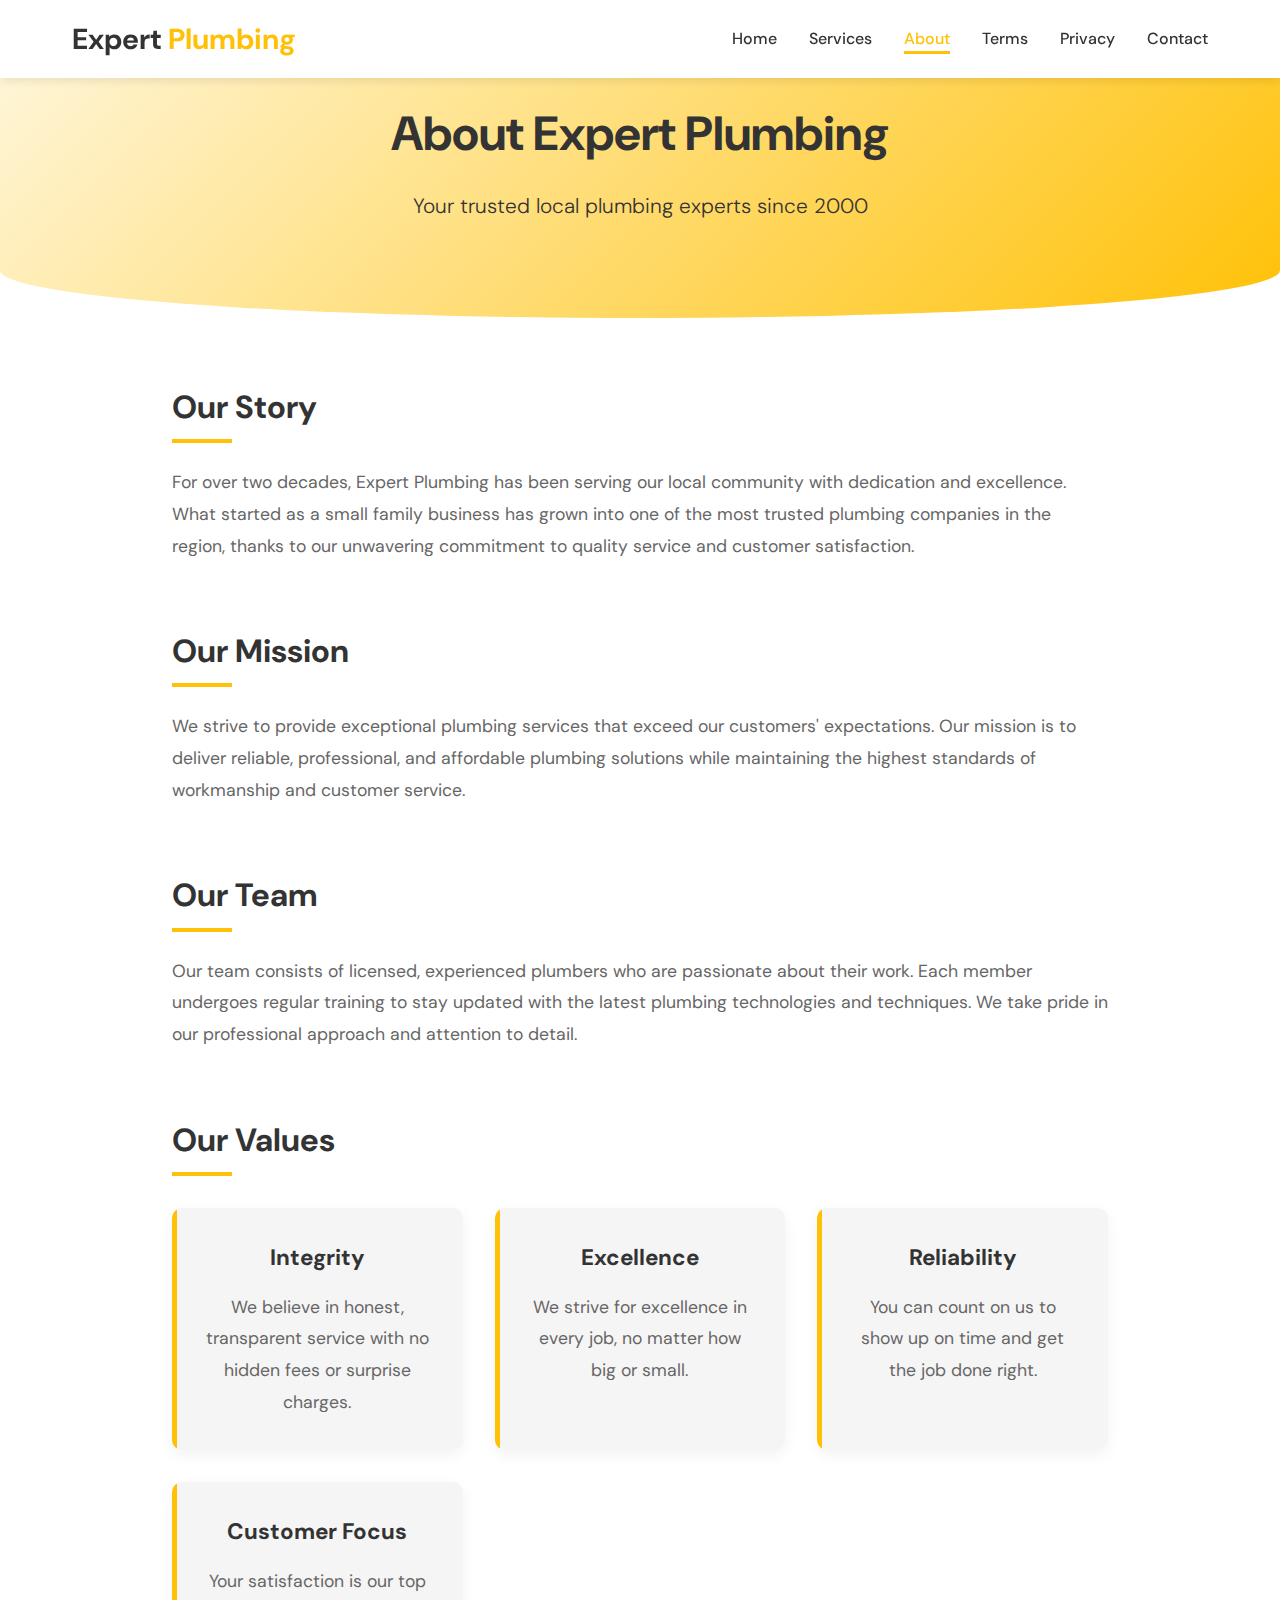
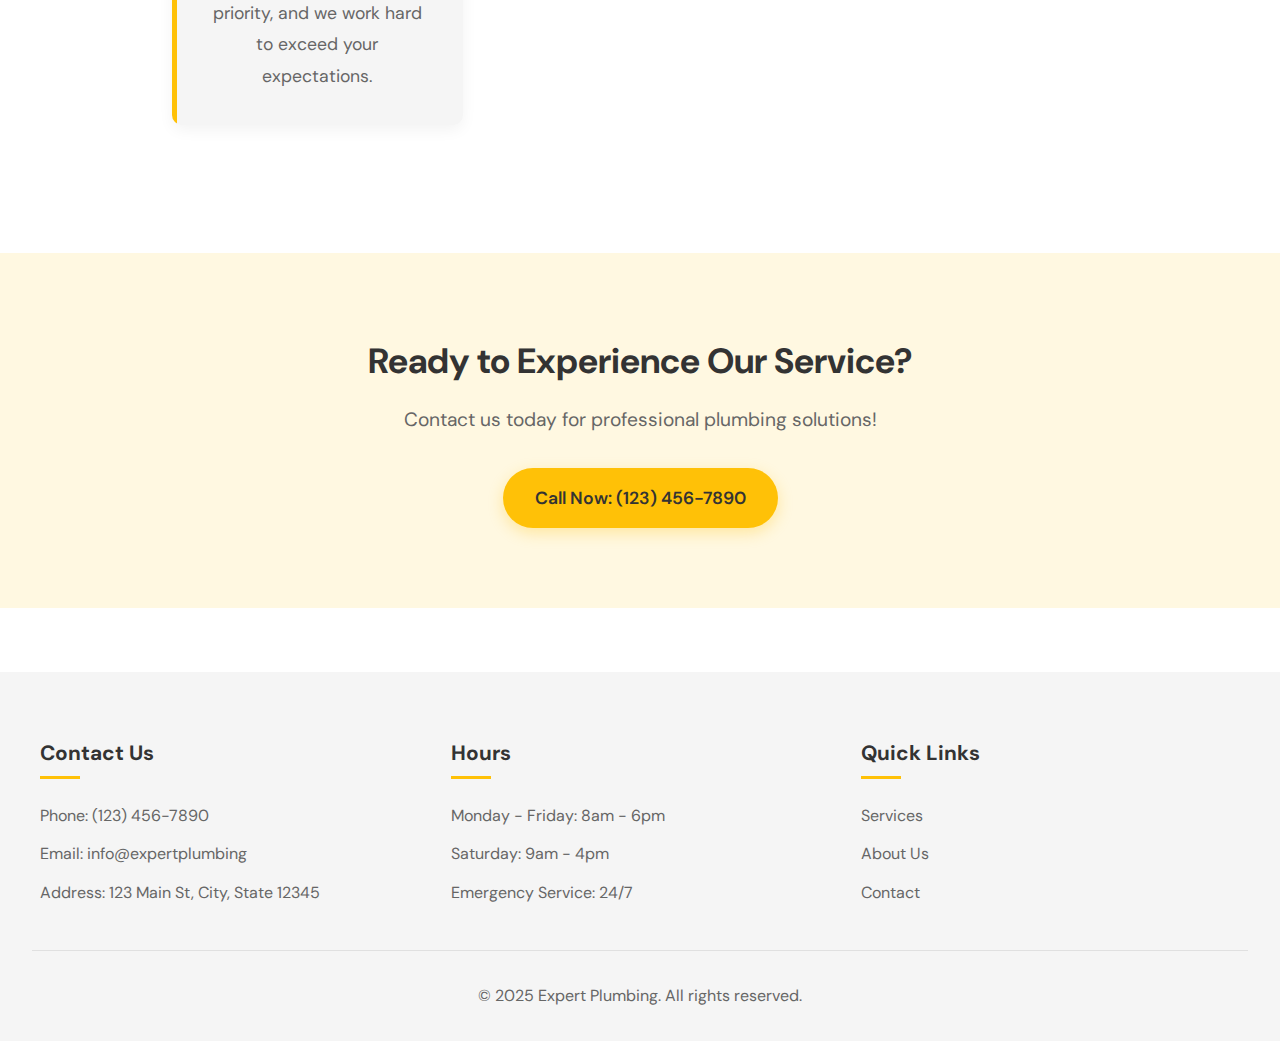
==== about.html @ ed4f21a9 "first commit" ====
<!DOCTYPE html>
<html lang="en">
<head>
    <meta charset="UTF-8">
    <meta name="viewport" content="width=device-width, initial-scale=1.0">
    <link href="https://fonts.googleapis.com/css2?family=DM+Sans:wght@300;400;500;700&display=swap" rel="stylesheet">
    <title>Expert Plumbing | About Us</title>
    <style>
        :root {
            --primary-yellow: #FFC107;
            --yellow-light: #FFF8E1;
            --yellow-dark: #FFA000;
            --text-dark: #333333;
            --text-light: #666666;
            --white: #FFFFFF;
            --gray-light: #F5F5F5;
            --gray-medium: #E0E0E0;
        }

        * {
            margin: 0;
            padding: 0;
            box-sizing: border-box;
            font-family: 'DM Sans', sans-serif;
        }

        body {
            background-color: var(--white);
            color: var(--text-dark);
            line-height: 1.6;
        }

        .container {
            max-width: 1200px;
            margin: 0 auto;
            padding: 0 2rem;
        }

        /* Header Styles */
        .main-header {
            background-color: var(--white);
            box-shadow: 0 2px 10px rgba(0, 0, 0, 0.1);
            position: fixed;
            width: 100%;
            z-index: 1000;
        }

        .nav-container {
            display: flex;
            justify-content: space-between;
            align-items: center;
            padding: 1rem 2rem;
            max-width: 1200px;
            margin: 0 auto;
        }

        .logo h1 {
            color: var(--text-dark);
            font-size: 1.8rem;
            font-weight: 700;
        }

        .logo span {
            color: var(--primary-yellow);
        }

        .nav-links {
            display: flex;
            list-style: none;
        }

        .nav-links li {
            margin-left: 2rem;
        }

        .nav-links a {
            text-decoration: none;
            color: var(--text-dark);
            font-weight: 500;
            transition: all 0.3s ease;
            position: relative;
            padding-bottom: 5px;
        }

        .nav-links a:hover, .nav-links a.active {
            color: var(--primary-yellow);
        }

        .nav-links a.active::after, .nav-links a:hover::after {
            content: '';
            position: absolute;
            width: 100%;
            height: 3px;
            background-color: var(--primary-yellow);
            bottom: 0;
            left: 0;
        }

        .mobile-menu-btn {
            display: none;
            background: transparent;
            border: none;
            cursor: pointer;
        }

        .mobile-menu-btn span {
            display: block;
            width: 25px;
            height: 3px;
            background-color: var(--text-dark);
            margin: 5px 0;
            transition: all 0.3s ease;
        }

        /* About Hero Section */
        .about-hero {
            background: linear-gradient(135deg, var(--yellow-light) 0%, var(--primary-yellow) 100%);
            padding: 6rem 2rem;
            text-align: center;
            margin-bottom: 4rem;
            border-radius: 0 0 50% 50% / 15%;
        }

        .about-hero-content {
            max-width: 800px;
            margin: 0 auto;
        }

        .about-hero-content h1 {
            font-size: 3rem;
            margin-bottom: 1rem;
            color: var(--text-dark);
        }

        .about-hero-content p {
            font-size: 1.3rem;
            color: var(--text-dark);
            font-weight: 300;
        }

        /* About Content Sections */
        .about-content {
            max-width: 1000px;
            margin: 0 auto;
            padding: 0 2rem 4rem;
        }

        .about-section {
            margin-bottom: 4rem;
        }

        .about-section h2 {
            color: var(--text-dark);
            margin-bottom: 1.5rem;
            font-size: 2rem;
            position: relative;
            padding-bottom: 10px;
        }

        .about-section h2::after {
            content: '';
            position: absolute;
            width: 60px;
            height: 4px;
            background-color: var(--primary-yellow);
            bottom: 0;
            left: 0;
        }

        .about-section p {
            color: var(--text-light);
            font-size: 1.1rem;
            line-height: 1.8;
        }

        /* Values Grid */
        .values-grid {
            display: grid;
            grid-template-columns: repeat(auto-fit, minmax(220px, 1fr));
            gap: 2rem;
            margin-top: 2rem;
        }

        .value-item {
            background-color: var(--gray-light);
            padding: 2rem;
            border-radius: 10px;
            text-align: center;
            transition: all 0.3s ease;
            position: relative;
            overflow: hidden;
            box-shadow: 0 5px 15px rgba(0, 0, 0, 0.05);
        }

        .value-item::before {
            content: '';
            position: absolute;
            top: 0;
            left: 0;
            width: 5px;
            height: 100%;
            background-color: var(--primary-yellow);
            transition: all 0.3s ease;
        }

        .value-item:hover {
            transform: translateY(-10px);
            box-shadow: 0 15px 30px rgba(0, 0, 0, 0.1);
        }

        .value-item:hover::before {
            width: 100%;
            opacity: 0.1;
        }

        .value-item h3 {
            color: var(--text-dark);
            margin-bottom: 1rem;
            font-size: 1.4rem;
        }

        .value-item p {
            color: var(--text-light);
        }

        /* CTA Section */
        .cta-section {
            background-color: var(--yellow-light);
            padding: 5rem 2rem;
            text-align: center;
            margin-bottom: 4rem;
        }

        .cta-section h2 {
            font-size: 2.2rem;
            margin-bottom: 1rem;
            color: var(--text-dark);
        }

        .cta-section p {
            font-size: 1.2rem;
            color: var(--text-light);
            margin-bottom: 2rem;
        }

        .cta-button {
            display: inline-block;
            background-color: var(--primary-yellow);
            color: var(--text-dark);
            padding: 1rem 2rem;
            border-radius: 50px;
            text-decoration: none;
            font-weight: 600;
            font-size: 1.1rem;
            transition: all 0.3s ease;
            box-shadow: 0 5px 15px rgba(255, 193, 7, 0.3);
        }

        .cta-button:hover {
            background-color: var(--yellow-dark);
            transform: translateY(-3px);
            box-shadow: 0 8px 20px rgba(255, 193, 7, 0.4);
        }

        /* Footer Styles */
        footer {
            background-color: var(--gray-light);
            padding: 4rem 2rem 2rem;
        }

        .footer-content {
            display: grid;
            grid-template-columns: repeat(auto-fit, minmax(250px, 1fr));
            gap: 2rem;
            max-width: 1200px;
            margin: 0 auto;
        }

        .footer-section h3 {
            color: var(--text-dark);
            margin-bottom: 1.5rem;
            font-size: 1.3rem;
            position: relative;
            padding-bottom: 10px;
        }

        .footer-section h3::after {
            content: '';
            position: absolute;
            width: 40px;
            height: 3px;
            background-color: var(--primary-yellow);
            bottom: 0;
            left: 0;
        }

        .footer-section p {
            color: var(--text-light);
            margin-bottom: 0.8rem;
        }

        .footer-section ul {
            list-style: none;
        }

        .footer-section ul li {
            margin-bottom: 0.8rem;
        }

        .footer-section ul li a {
            color: var(--text-light);
            text-decoration: none;
            transition: all 0.3s ease;
        }

        .footer-section ul li a:hover {
            color: var(--primary-yellow);
            padding-left: 5px;
        }

        .footer-bottom {
            text-align: center;
            padding-top: 2rem;
            margin-top: 2rem;
            border-top: 1px solid var(--gray-medium);
        }

        .footer-bottom p {
            color: var(--text-light);
        }

        /* Responsive Styles */
        @media (max-width: 768px) {
            .nav-links {
                position: fixed;
                top: 70px;
                left: -100%;
                width: 100%;
                height: calc(100vh - 70px);
                background-color: var(--white);
                flex-direction: column;
                align-items: center;
                padding-top: 2rem;
                transition: all 0.3s ease;
            }

            .nav-links.active {
                left: 0;
            }

            .nav-links li {
                margin: 1.5rem 0;
            }

            .mobile-menu-btn {
                display: block;
            }

            .about-hero-content h1 {
                font-size: 2.2rem;
            }

            .about-hero-content p {
                font-size: 1.1rem;
            }

            .cta-section h2 {
                font-size: 1.8rem;
            }
        }
    </style>
</head>
<body>
    <header class="main-header">
        <nav class="nav-container">
            <div class="logo">
                <a href="index.html" style="text-decoration: none;"> <!-- Add this line -->
                    <h1>Expert <span>Plumbing</span></h1>
                </a>
            </div>
            <button class="mobile-menu-btn" aria-label="Toggle Menu">
                <span></span>
                <span></span>
                <span></span>
            </button>
            <ul class="nav-links">
                <li><a href="index.html">Home</a></li>
                <li><a href="services.html">Services</a></li>
                <li><a href="about.html" class="active">About</a></li>
                <li><a href="terms.html">Terms</a></li>
                <li><a href="privacy.html">Privacy</a></li>
                <li><a href="contact.html">Contact</a></li>
            </ul>
        </nav>
    </header>

    <main>
        <section class="about-hero">
            <div class="about-hero-content">
                <h1>About Expert Plumbing</h1>
                <p>Your trusted local plumbing experts since 2000</p>
            </div>
        </section>

        <section class="about-content">
            <div class="about-section">
                <h2>Our Story</h2>
                <p>For over two decades, Expert Plumbing has been serving our local community with dedication and excellence. What started as a small family business has grown into one of the most trusted plumbing companies in the region, thanks to our unwavering commitment to quality service and customer satisfaction.</p>
            </div>

            <div class="about-section">
                <h2>Our Mission</h2>
                <p>We strive to provide exceptional plumbing services that exceed our customers' expectations. Our mission is to deliver reliable, professional, and affordable plumbing solutions while maintaining the highest standards of workmanship and customer service.</p>
            </div>

            <div class="about-section">
                <h2>Our Team</h2>
                <p>Our team consists of licensed, experienced plumbers who are passionate about their work. Each member undergoes regular training to stay updated with the latest plumbing technologies and techniques. We take pride in our professional approach and attention to detail.</p>
            </div>

            <div class="about-section">
                <h2>Our Values</h2>
                <div class="values-grid">
                    <div class="value-item">
                        <h3>Integrity</h3>
                        <p>We believe in honest, transparent service with no hidden fees or surprise charges.</p>
                    </div>
                    <div class="value-item">
                        <h3>Excellence</h3>
                        <p>We strive for excellence in every job, no matter how big or small.</p>
                    </div>
                    <div class="value-item">
                        <h3>Reliability</h3>
                        <p>You can count on us to show up on time and get the job done right.</p>
                    </div>
                    <div class="value-item">
                        <h3>Customer Focus</h3>
                        <p>Your satisfaction is our top priority, and we work hard to exceed your expectations.</p>
                    </div>
                </div>
            </div>
        </section>

        <section class="cta-section">
            <div class="container">
                <h2>Ready to Experience Our Service?</h2>
                <p>Contact us today for professional plumbing solutions!</p>
                <a href="tel:1234567890" class="cta-button">Call Now: (123) 456-7890</a>
            </div>
        </section>
    </main>

    <footer>
        <div class="footer-content">
            <div class="footer-section">
                <h3>Contact Us</h3>
                <p>Phone: (123) 456-7890</p>
                <p>Email: info@expertplumbing</p>
                <p>Address: 123 Main St, City, State 12345</p>
            </div>
            <div class="footer-section">
                <h3>Hours</h3>
                <p>Monday - Friday: 8am - 6pm</p>
                <p>Saturday: 9am - 4pm</p>
                <p>Emergency Service: 24/7</p>
            </div>
            <div class="footer-section">
                <h3>Quick Links</h3>
                <ul>
                    <li><a href="services.html">Services</a></li>
                    <li><a href="about.html">About Us</a></li>
                    <li><a href="contact.html">Contact</a></li>
                </ul>
            </div>
        </div>
        <div class="footer-bottom">
            <p>&copy; 2025 Expert Plumbing. All rights reserved.</p>
        </div>
    </footer>

    <script>
        // Simple JavaScript for mobile menu toggle
        document.querySelector('.mobile-menu-btn').addEventListener('click', function() {
            document.querySelector('.nav-links').classList.toggle('active');
        });
    </script>
</body>
</html>
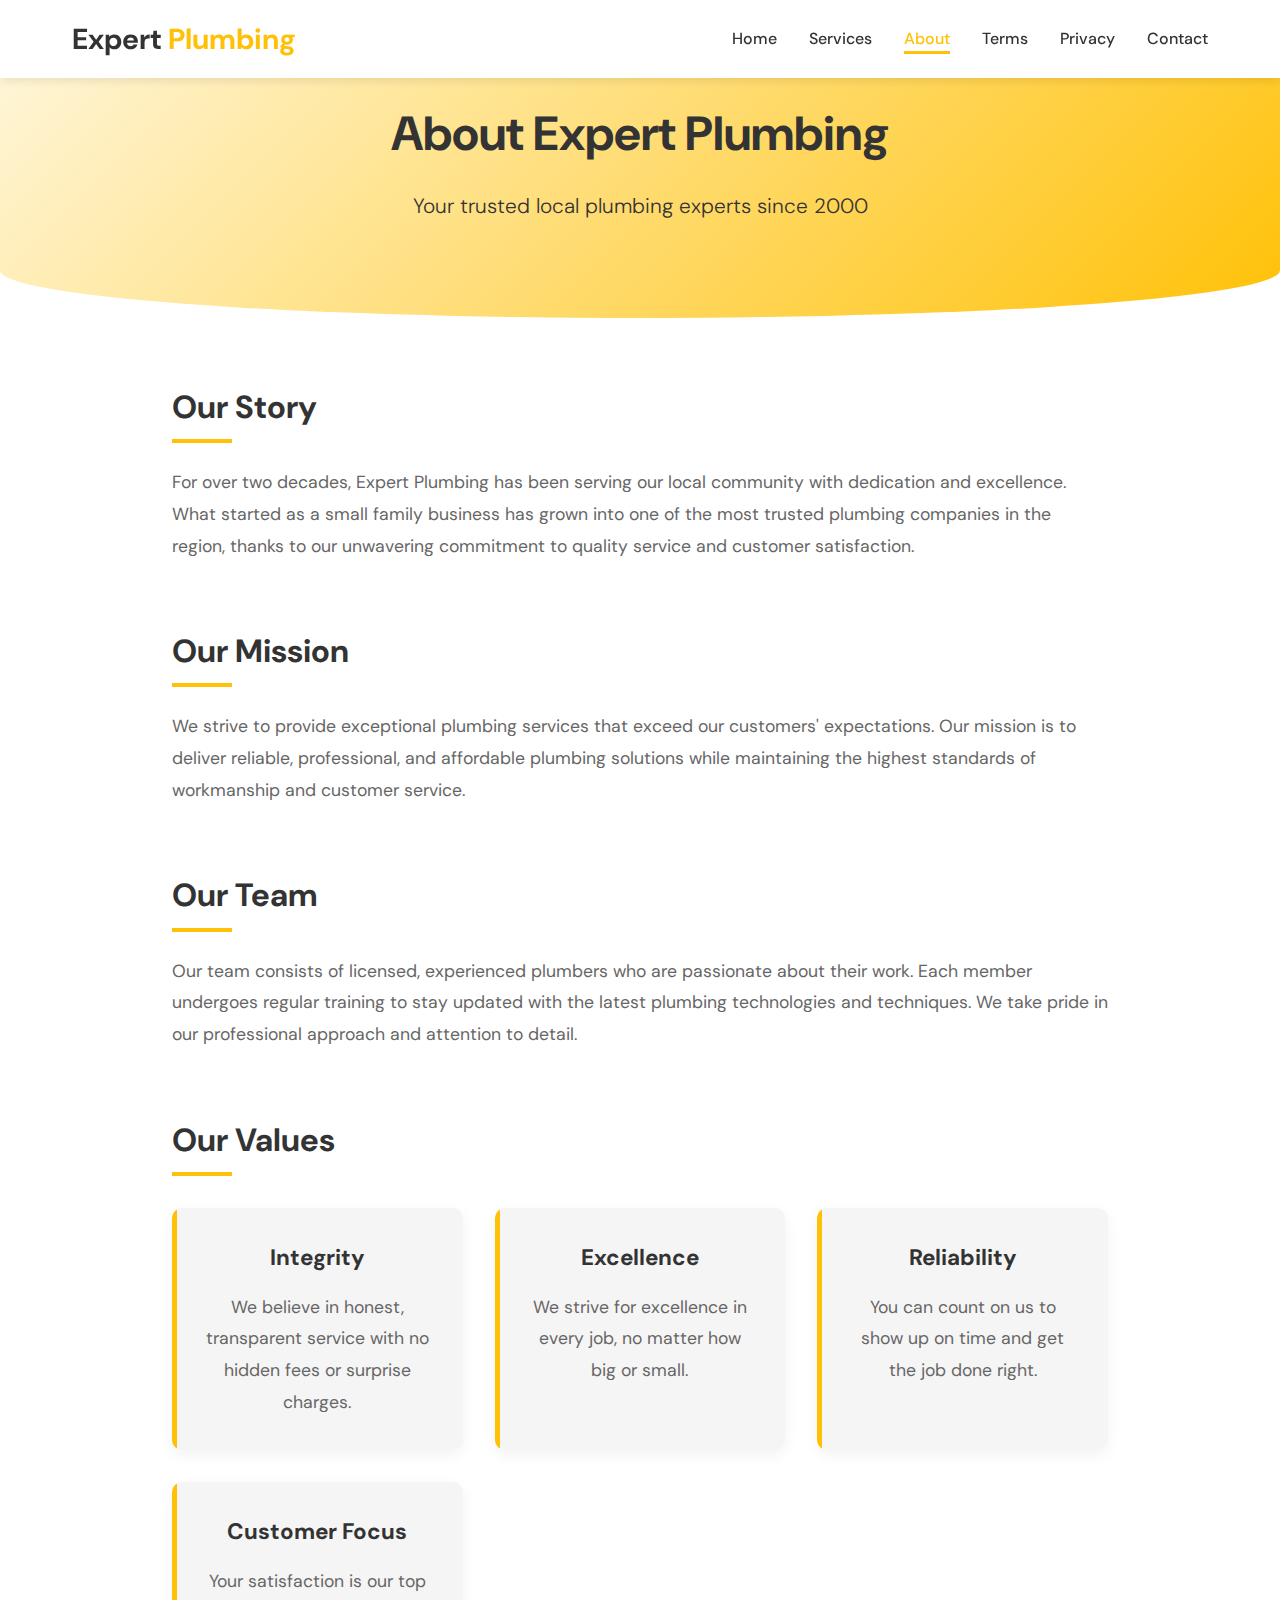
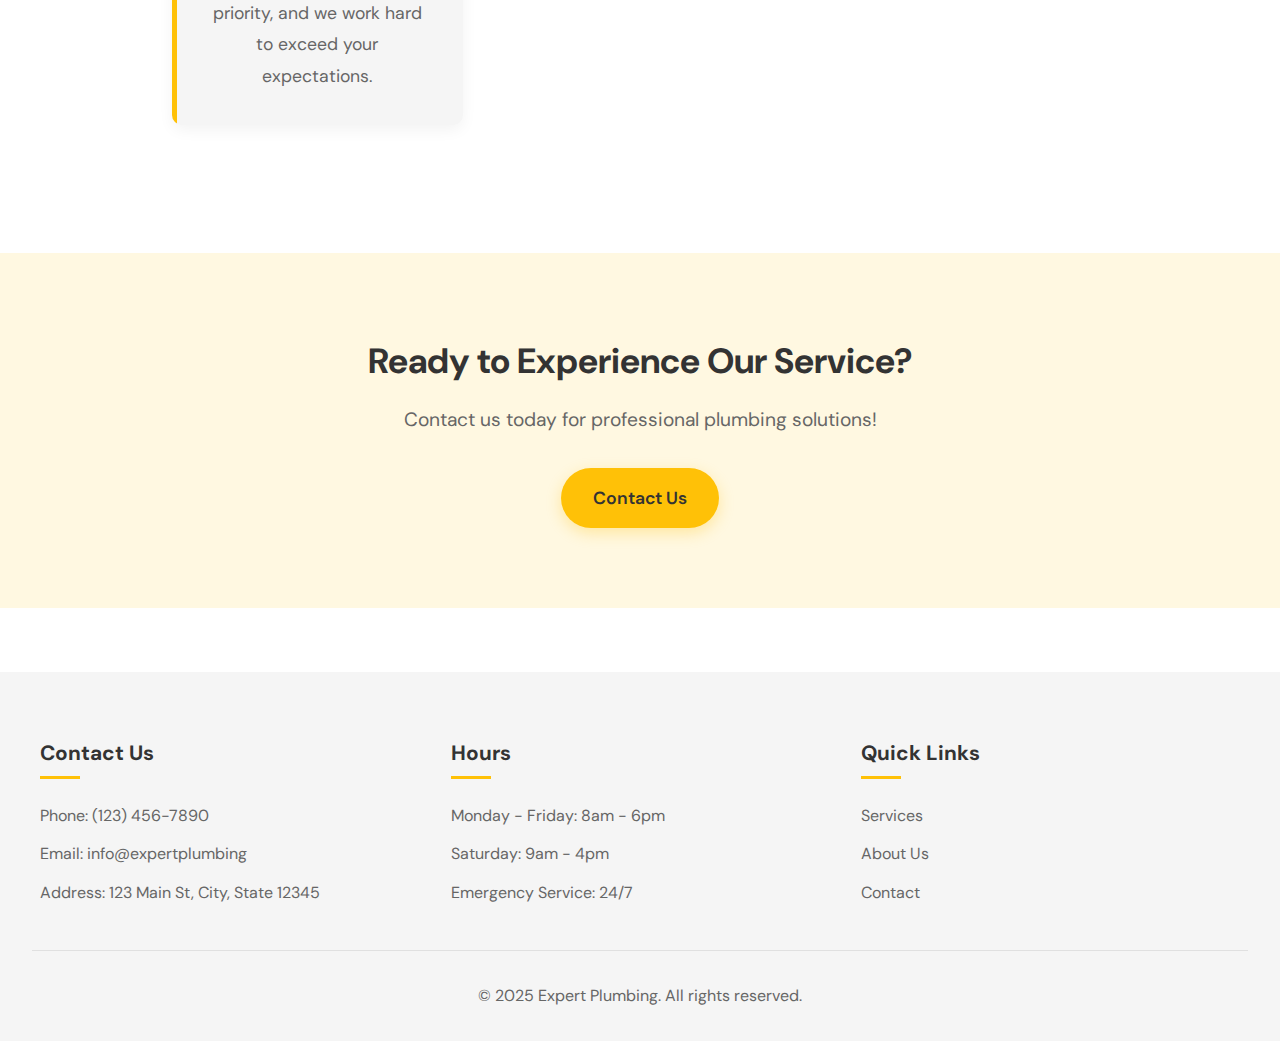
==== commit 3fc5611b: "second commit" ====
--- a/about.html
+++ b/about.html
@@ -445,7 +445,7 @@
             <div class="container">
                 <h2>Ready to Experience Our Service?</h2>
                 <p>Contact us today for professional plumbing solutions!</p>
-                <a href="tel:1234567890" class="cta-button">Call Now: (123) 456-7890</a>
+                <a href="contact.html" class="cta-button">Contact Us</a>
             </div>
         </section>
     </main>
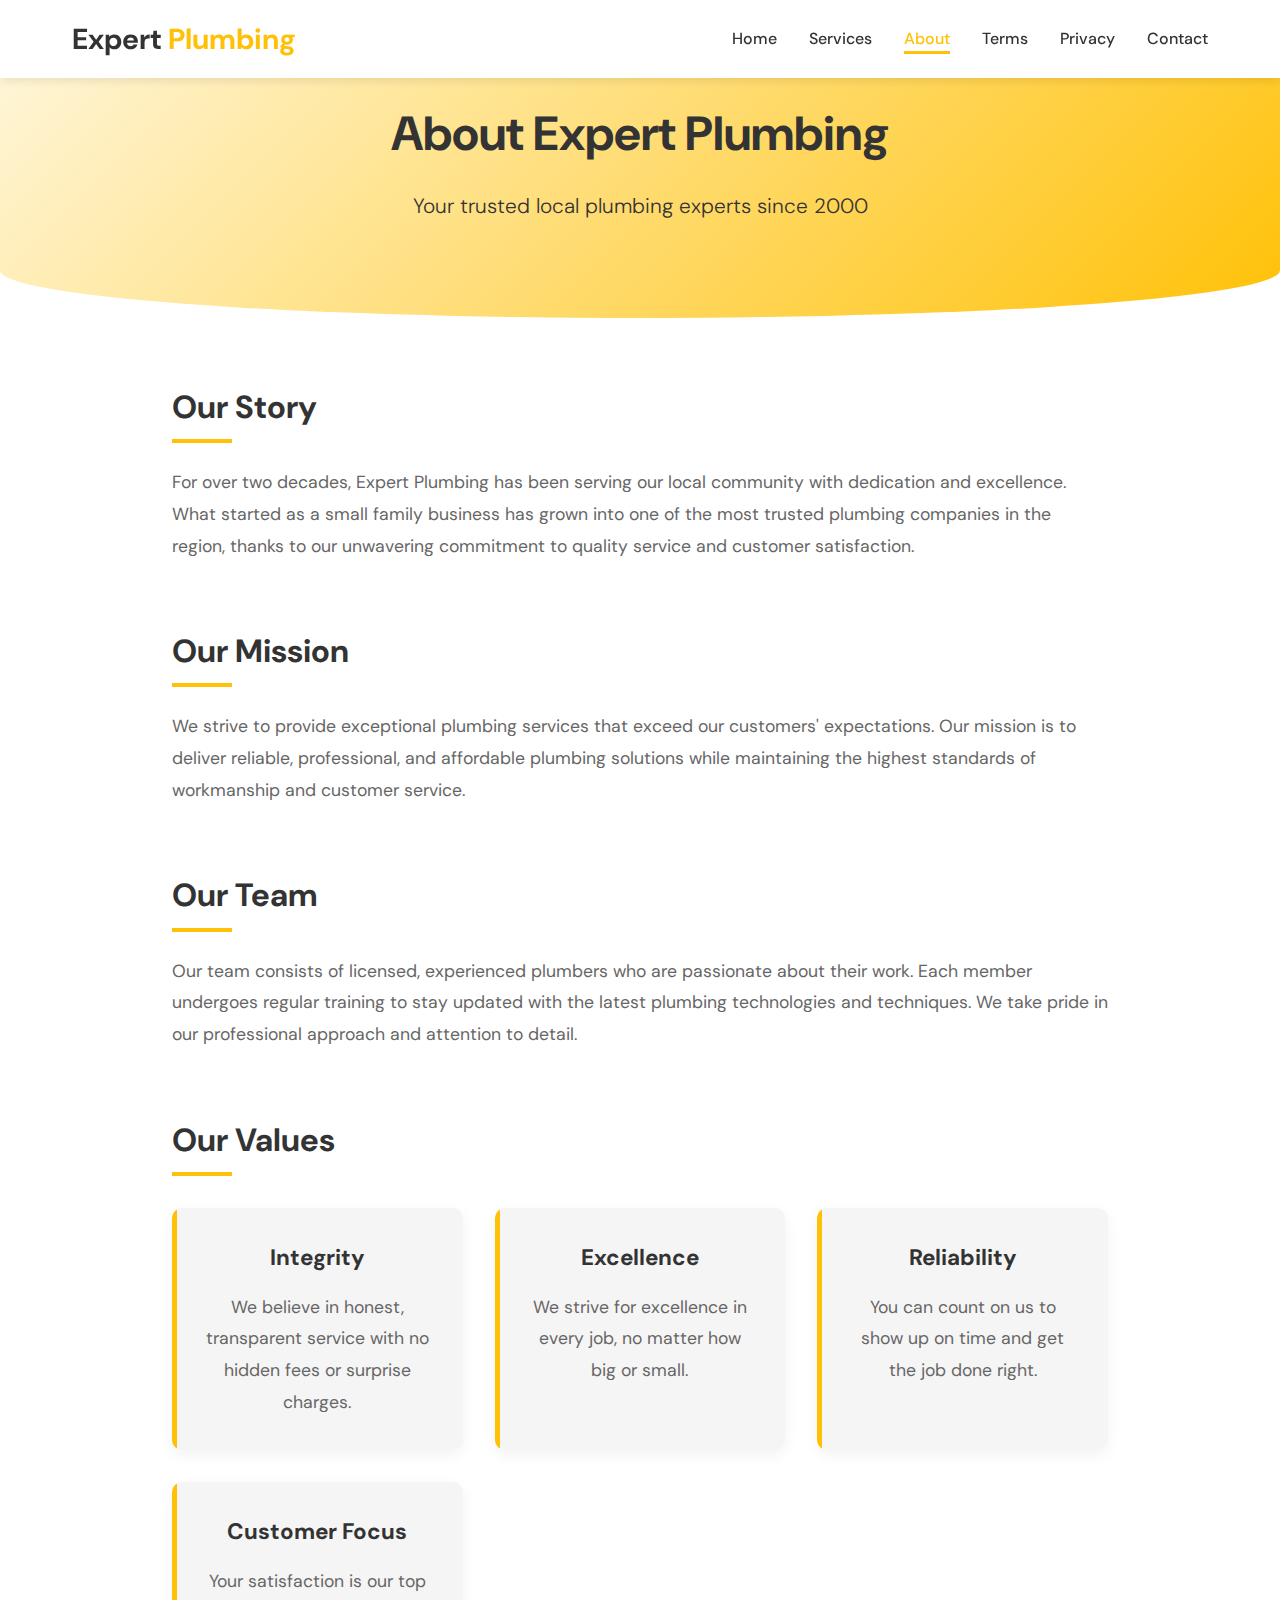
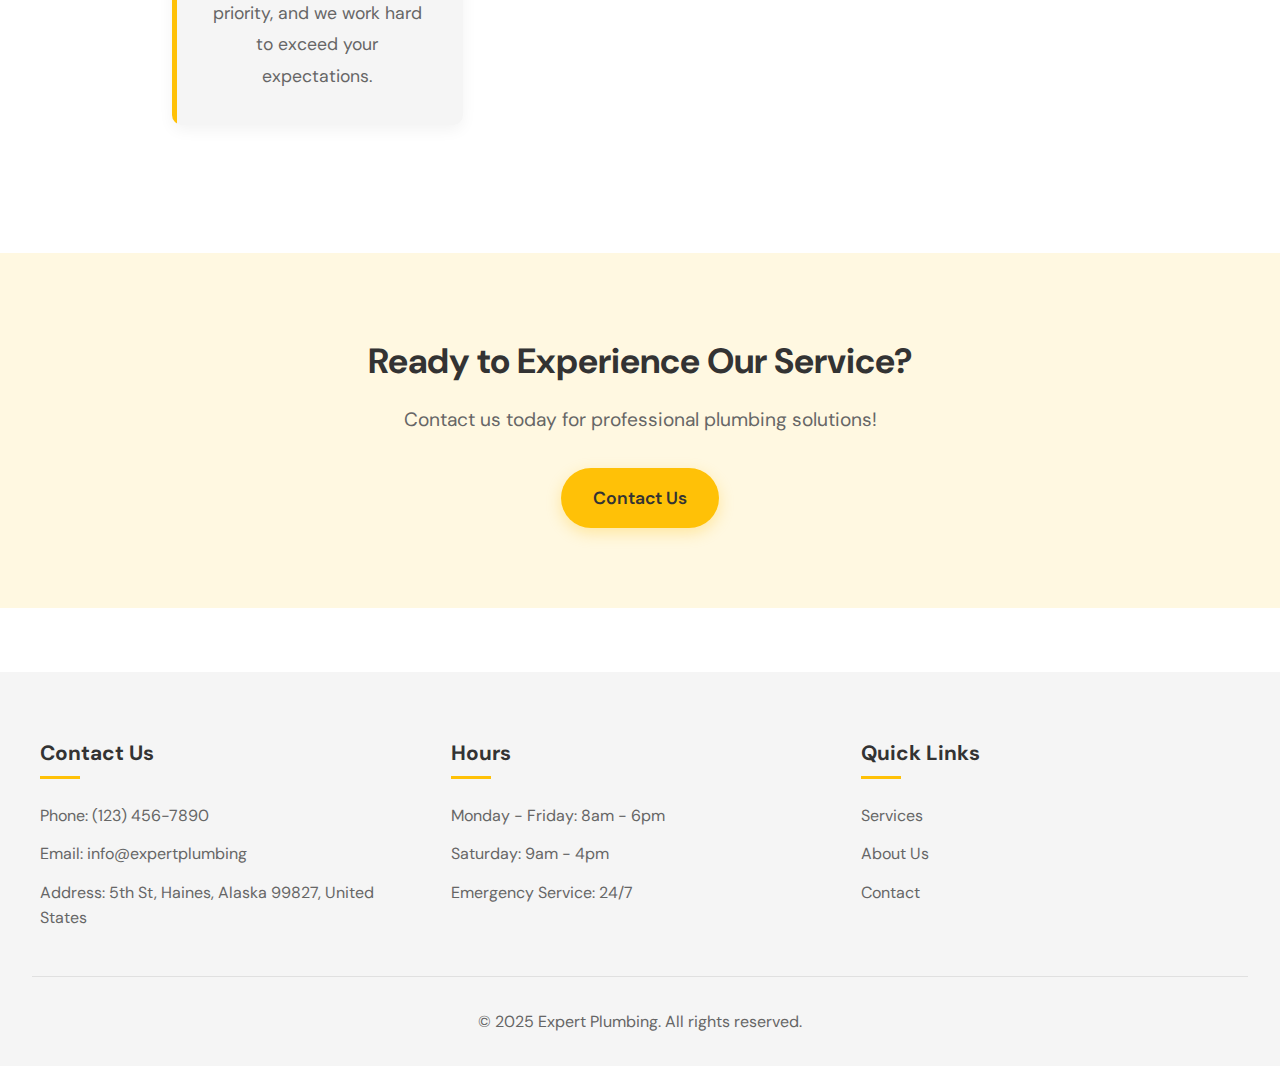
==== commit 3fc93b47: "fifth commit" ====
--- a/about.html
+++ b/about.html
@@ -456,7 +456,7 @@
                 <h3>Contact Us</h3>
                 <p>Phone: (123) 456-7890</p>
                 <p>Email: info@expertplumbing</p>
-                <p>Address: 123 Main St, City, State 12345</p>
+                <p>Address: 5th St, Haines, Alaska 99827, United States</p>
             </div>
             <div class="footer-section">
                 <h3>Hours</h3>
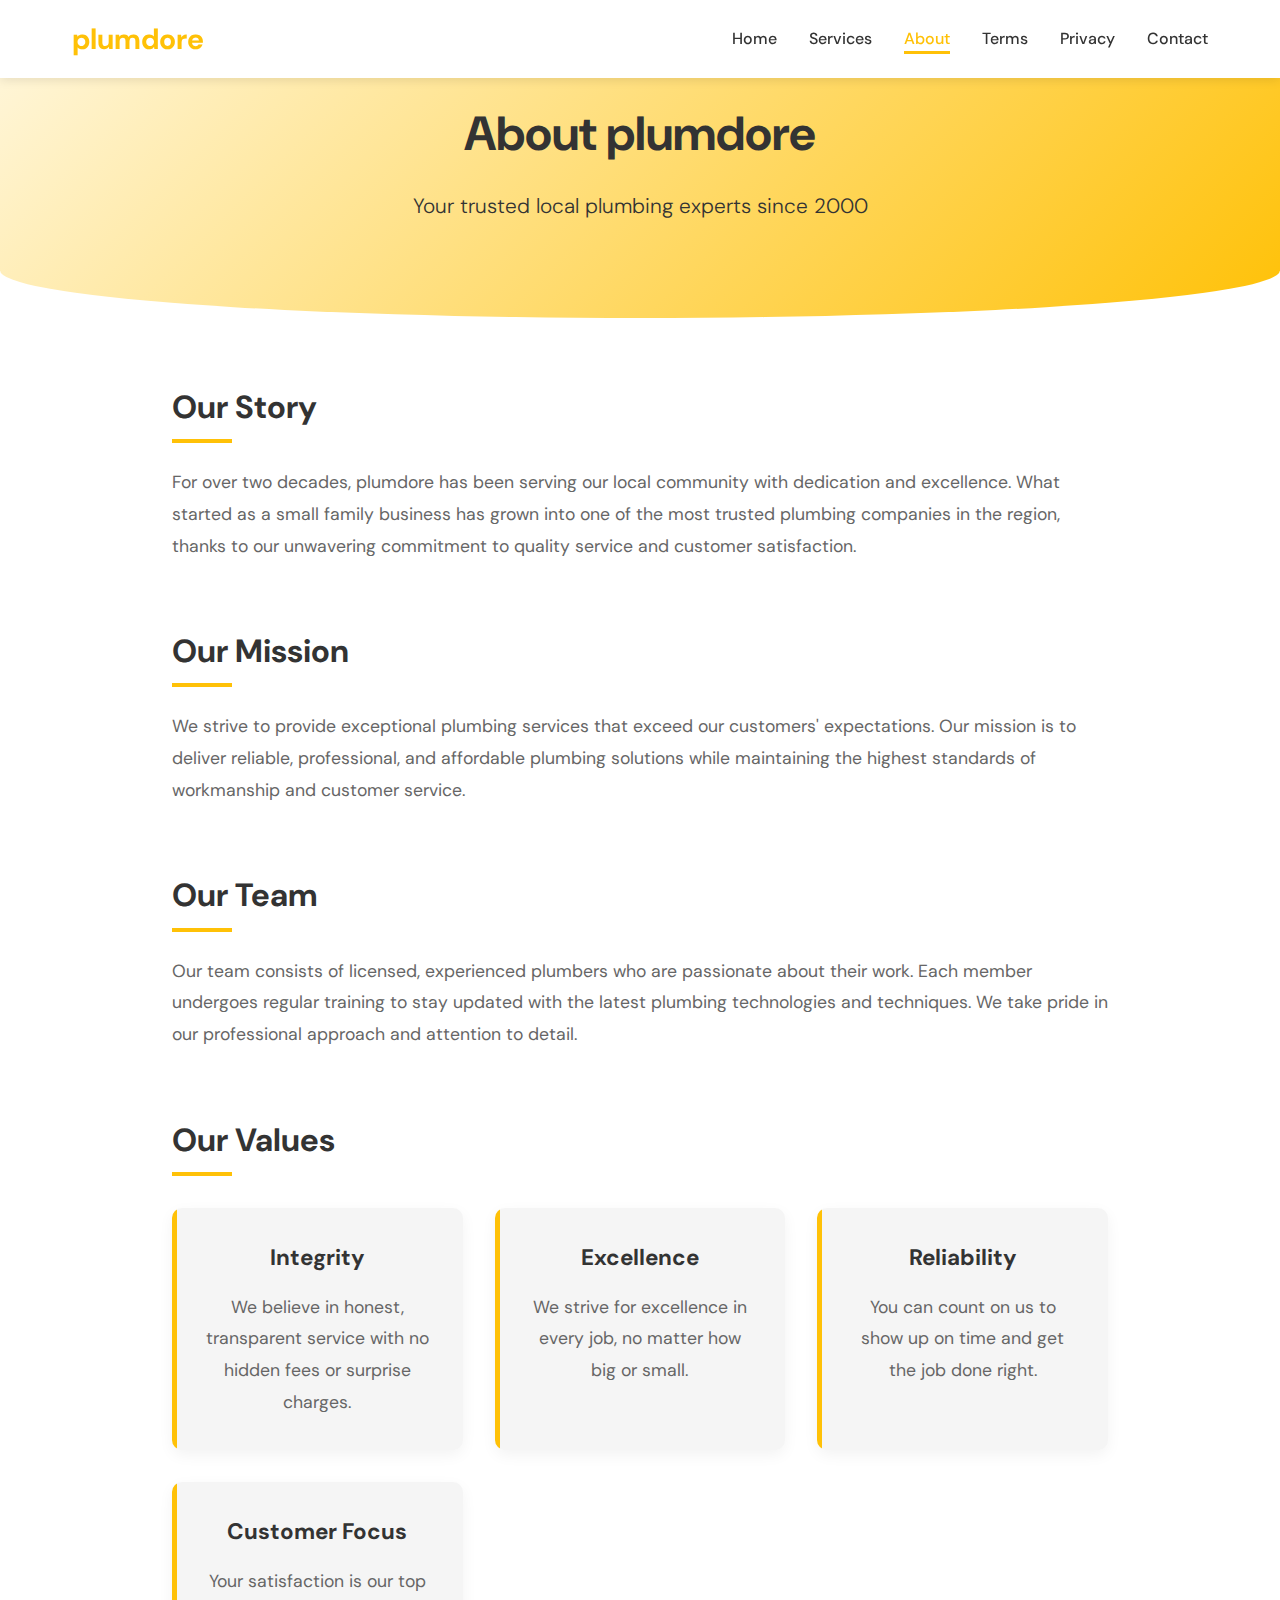
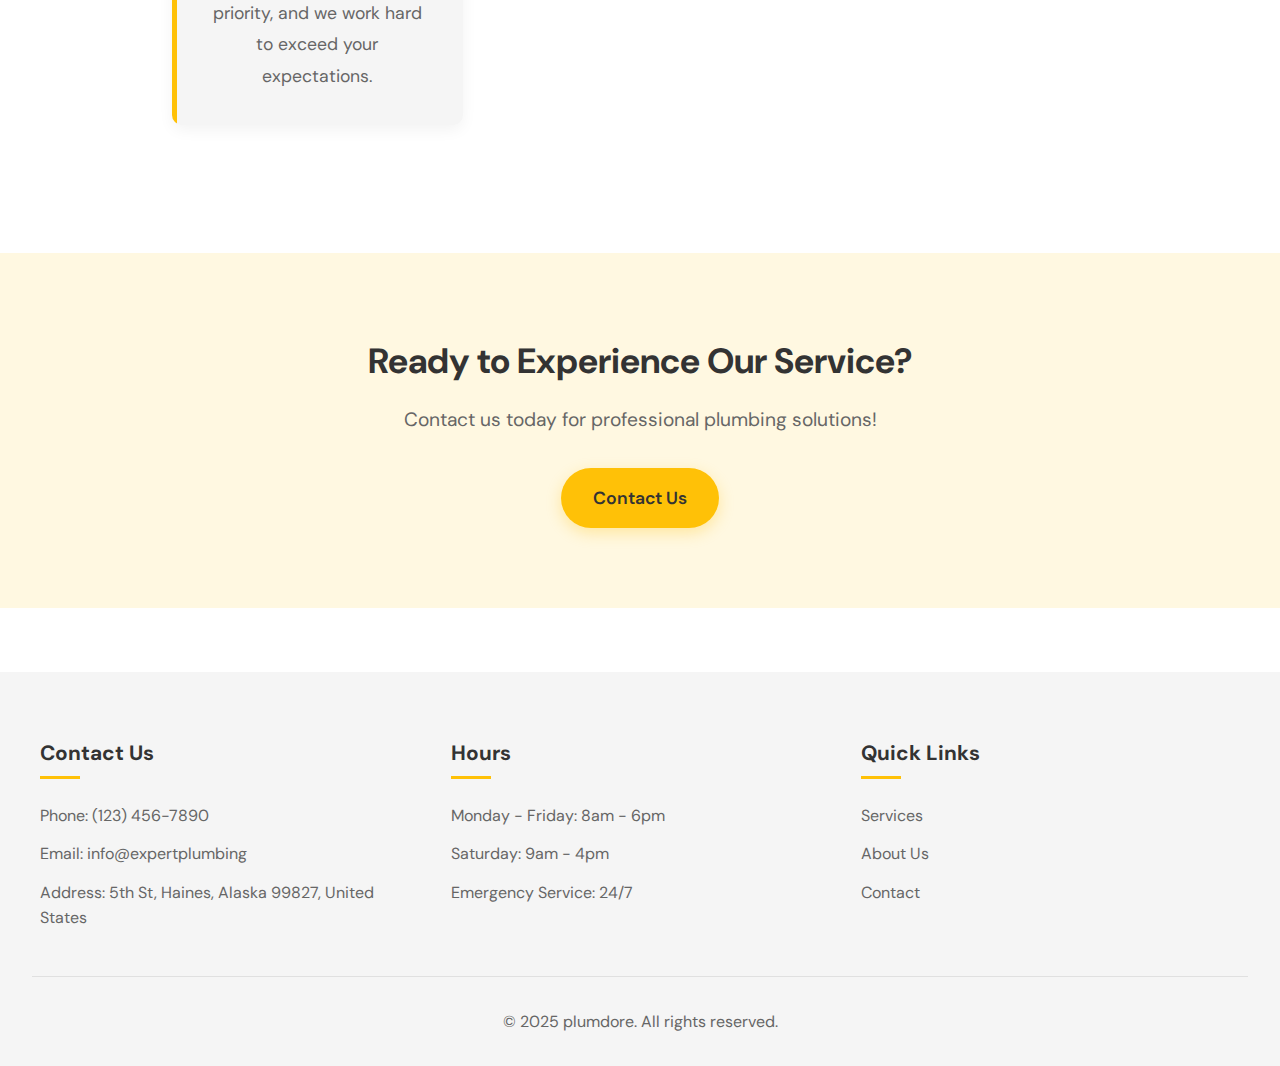
==== commit 3f3478f5: "sixth commit" ====
--- a/about.html
+++ b/about.html
@@ -4,7 +4,7 @@
     <meta charset="UTF-8">
     <meta name="viewport" content="width=device-width, initial-scale=1.0">
     <link href="https://fonts.googleapis.com/css2?family=DM+Sans:wght@300;400;500;700&display=swap" rel="stylesheet">
-    <title>Expert Plumbing | About Us</title>
+    <title>plumdore | About Us</title>
     <style>
         :root {
             --primary-yellow: #FFC107;
@@ -375,7 +375,7 @@
         <nav class="nav-container">
             <div class="logo">
                 <a href="index.html" style="text-decoration: none;"> <!-- Add this line -->
-                    <h1>Expert <span>Plumbing</span></h1>
+                    <h1><span>plumdore</span></h1>
                 </a>
             </div>
             <button class="mobile-menu-btn" aria-label="Toggle Menu">
@@ -397,7 +397,7 @@
     <main>
         <section class="about-hero">
             <div class="about-hero-content">
-                <h1>About Expert Plumbing</h1>
+                <h1>About plumdore</h1>
                 <p>Your trusted local plumbing experts since 2000</p>
             </div>
         </section>
@@ -405,7 +405,7 @@
         <section class="about-content">
             <div class="about-section">
                 <h2>Our Story</h2>
-                <p>For over two decades, Expert Plumbing has been serving our local community with dedication and excellence. What started as a small family business has grown into one of the most trusted plumbing companies in the region, thanks to our unwavering commitment to quality service and customer satisfaction.</p>
+                <p>For over two decades, plumdore has been serving our local community with dedication and excellence. What started as a small family business has grown into one of the most trusted plumbing companies in the region, thanks to our unwavering commitment to quality service and customer satisfaction.</p>
             </div>
 
             <div class="about-section">
@@ -474,7 +474,7 @@
             </div>
         </div>
         <div class="footer-bottom">
-            <p>&copy; 2025 Expert Plumbing. All rights reserved.</p>
+            <p>&copy; 2025 plumdore. All rights reserved.</p>
         </div>
     </footer>
 
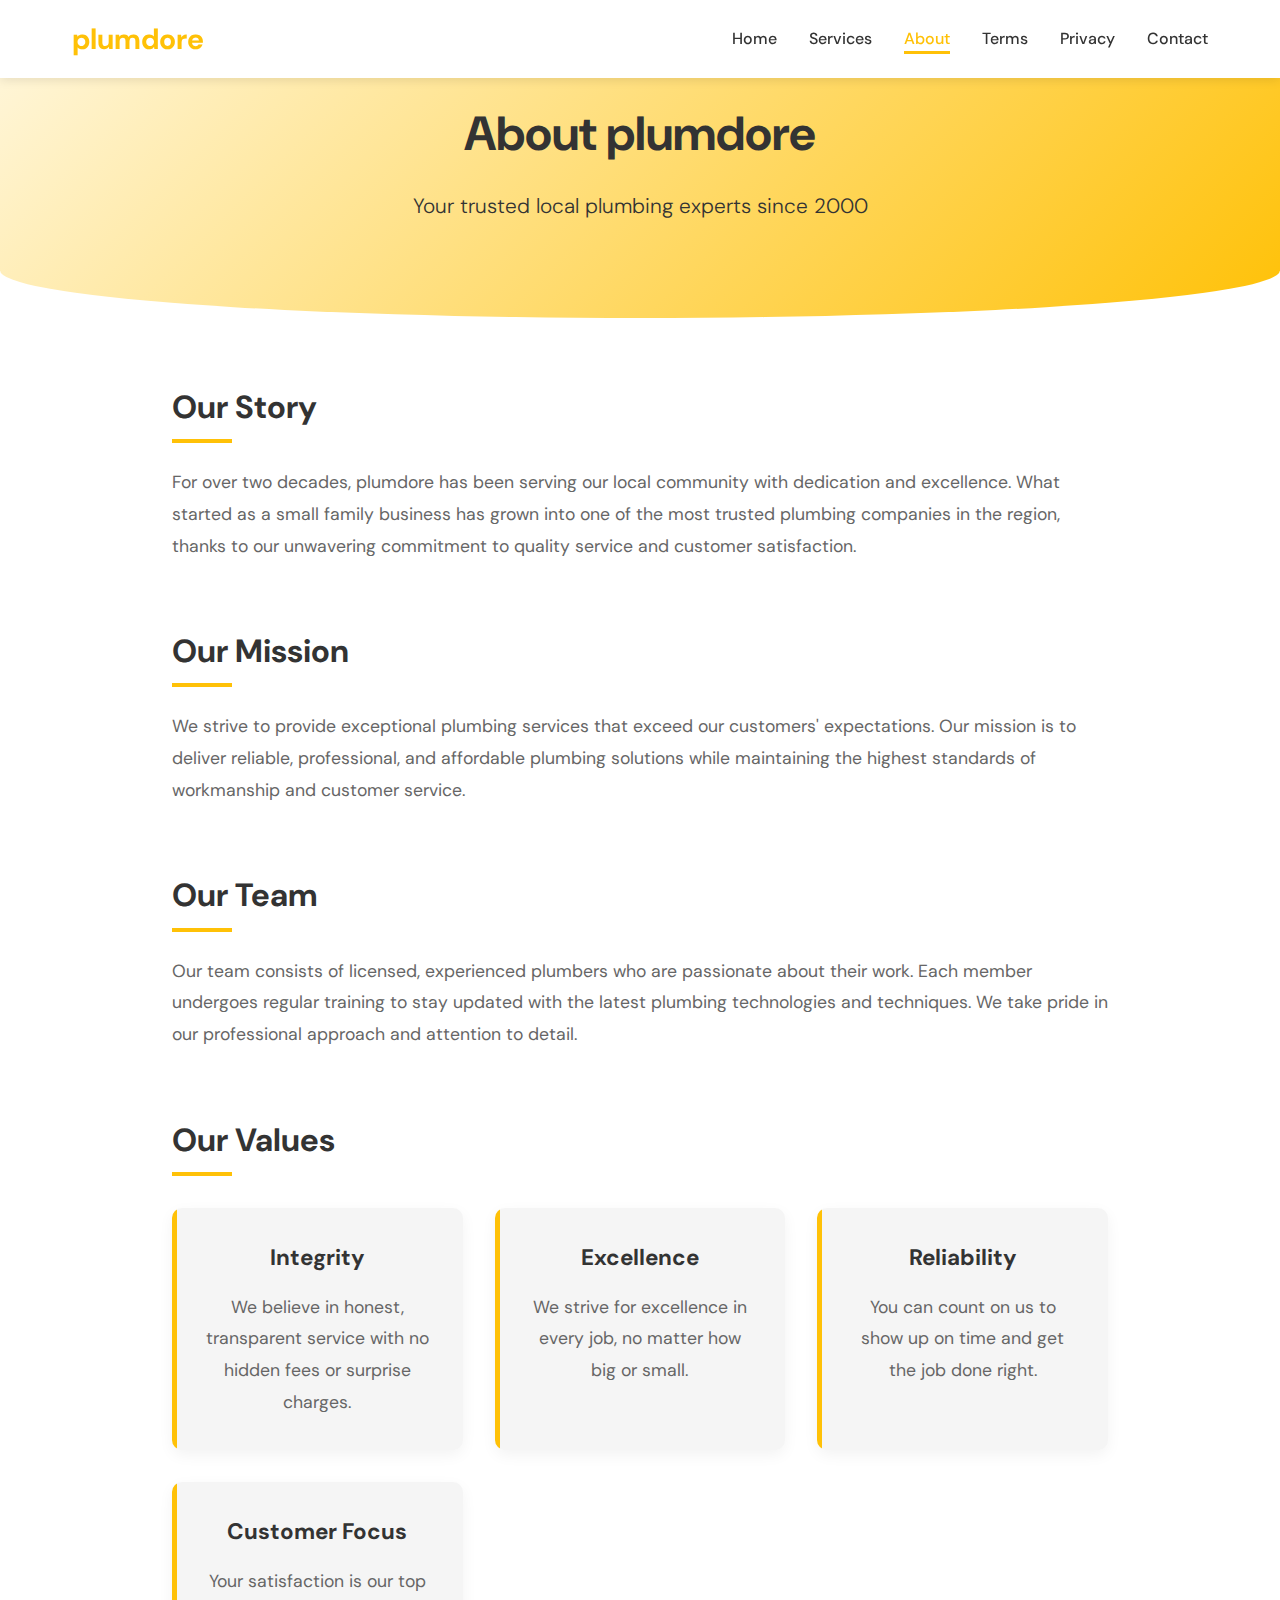
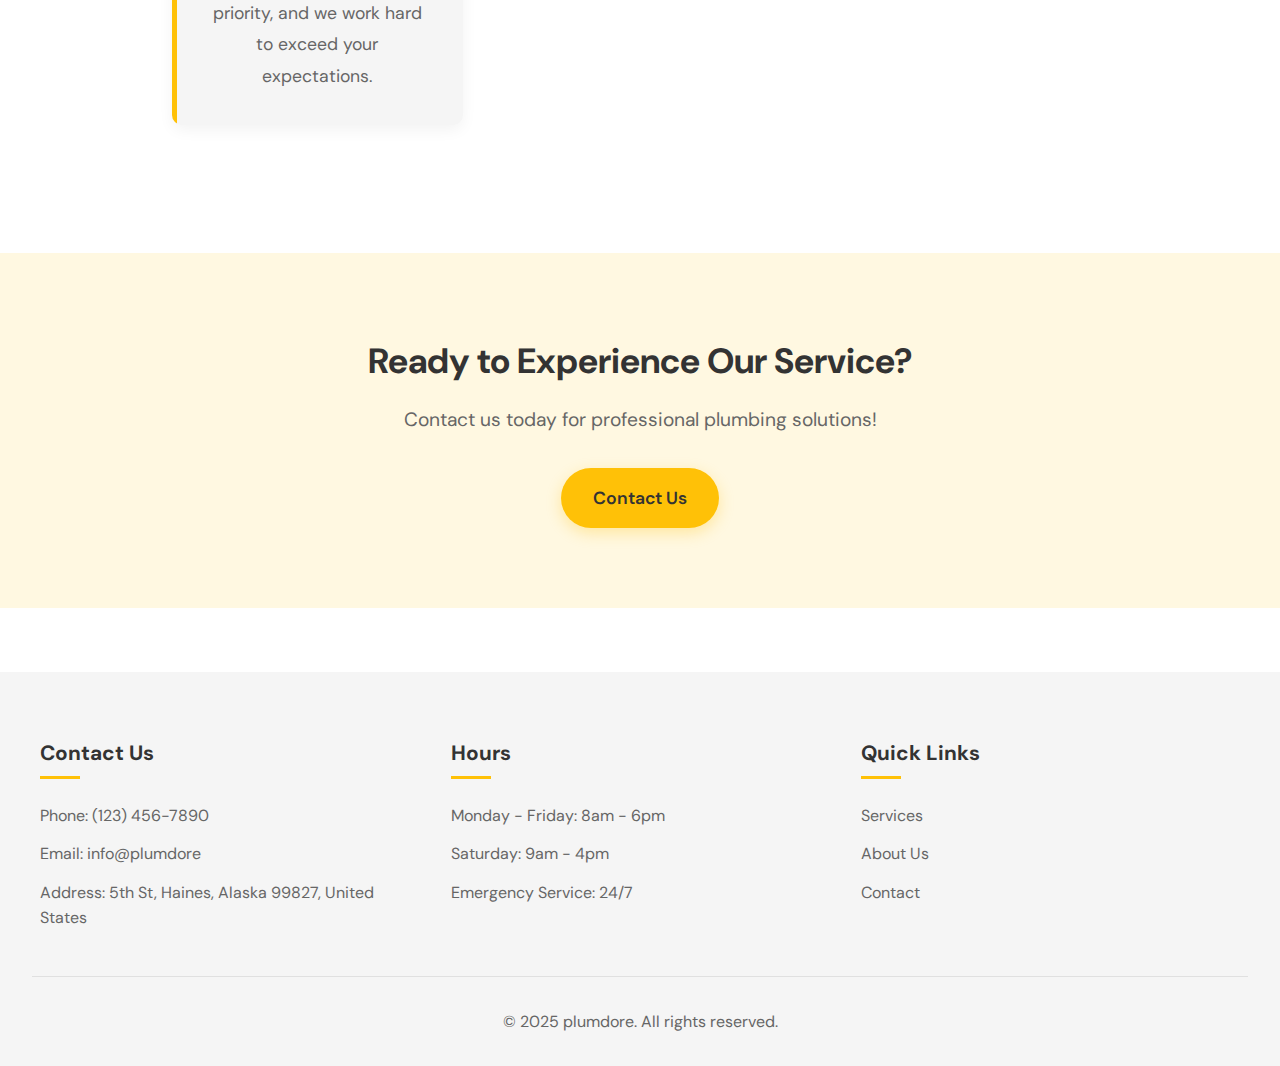
==== commit 0767eba6: "seventh commit" ====
--- a/about.html
+++ b/about.html
@@ -455,7 +455,7 @@
             <div class="footer-section">
                 <h3>Contact Us</h3>
                 <p>Phone: (123) 456-7890</p>
-                <p>Email: info@expertplumbing</p>
+                <p>Email: info@plumdore</p>
                 <p>Address: 5th St, Haines, Alaska 99827, United States</p>
             </div>
             <div class="footer-section">
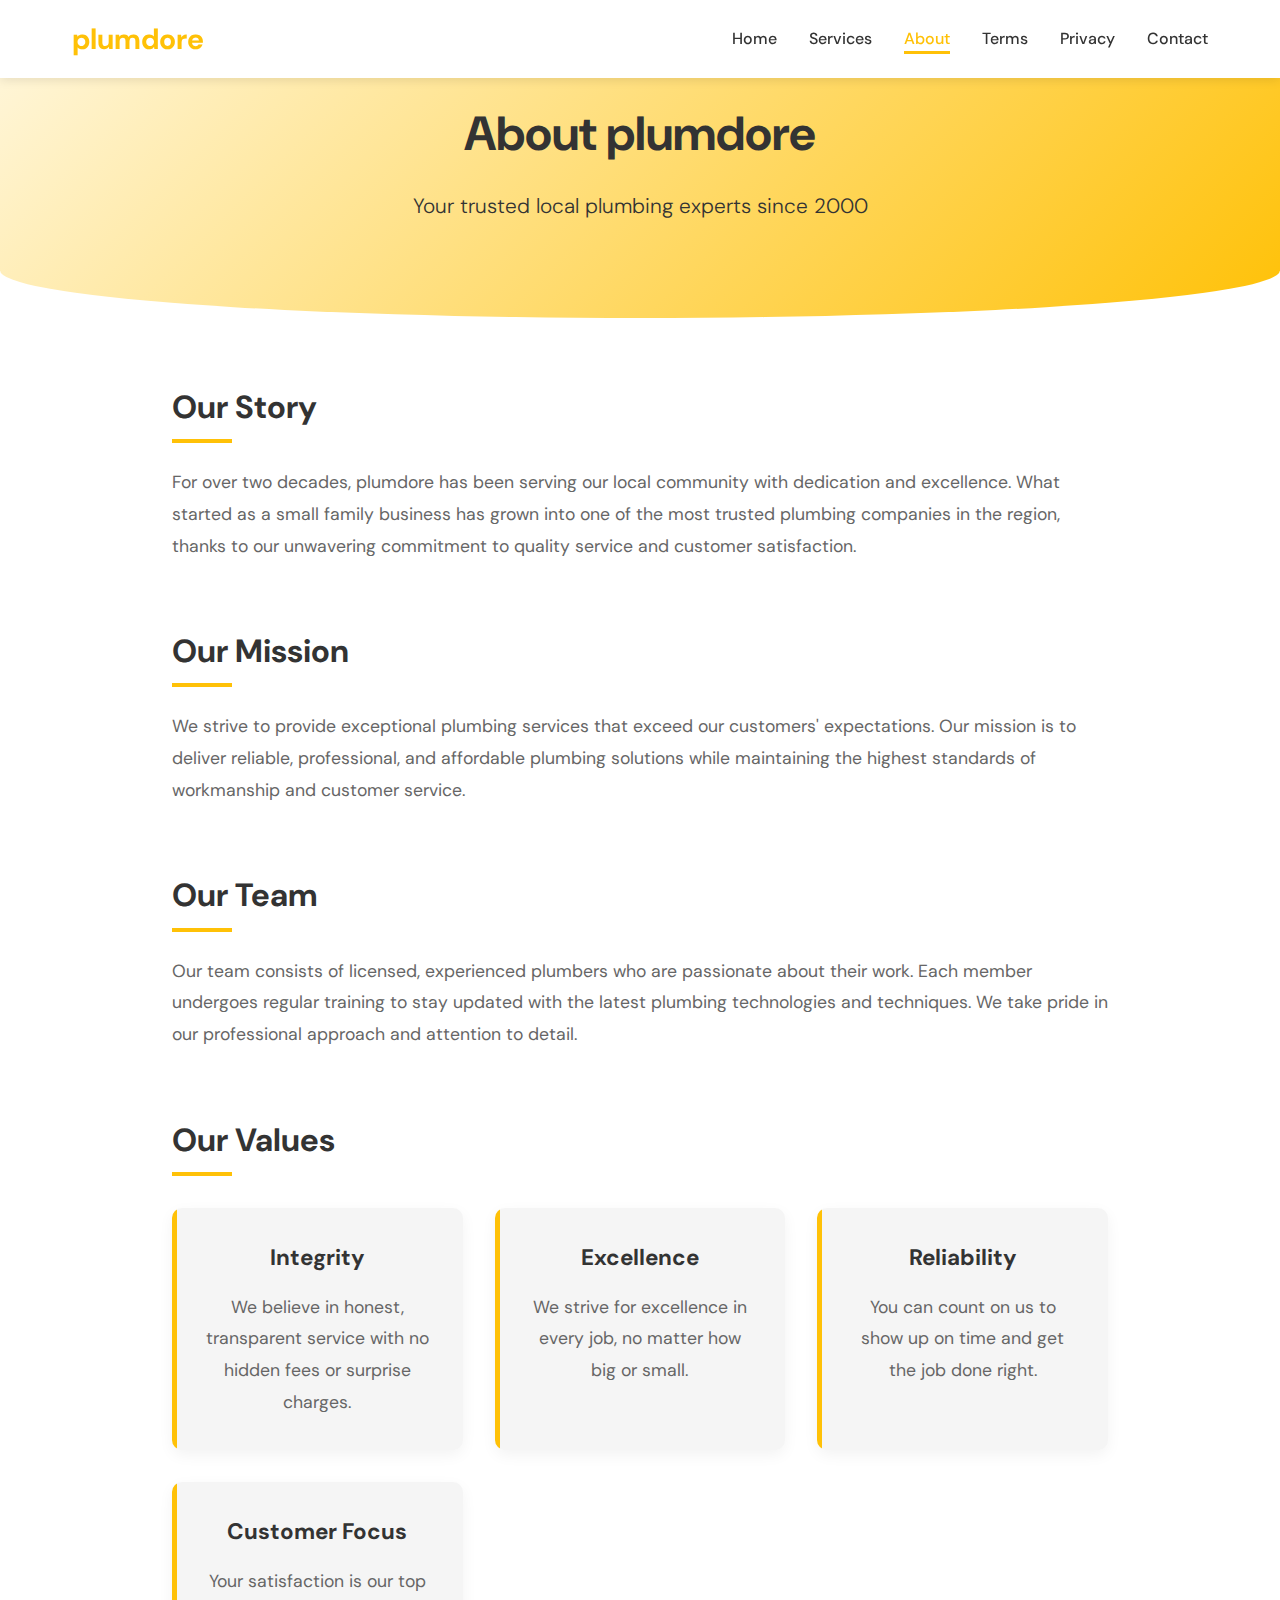
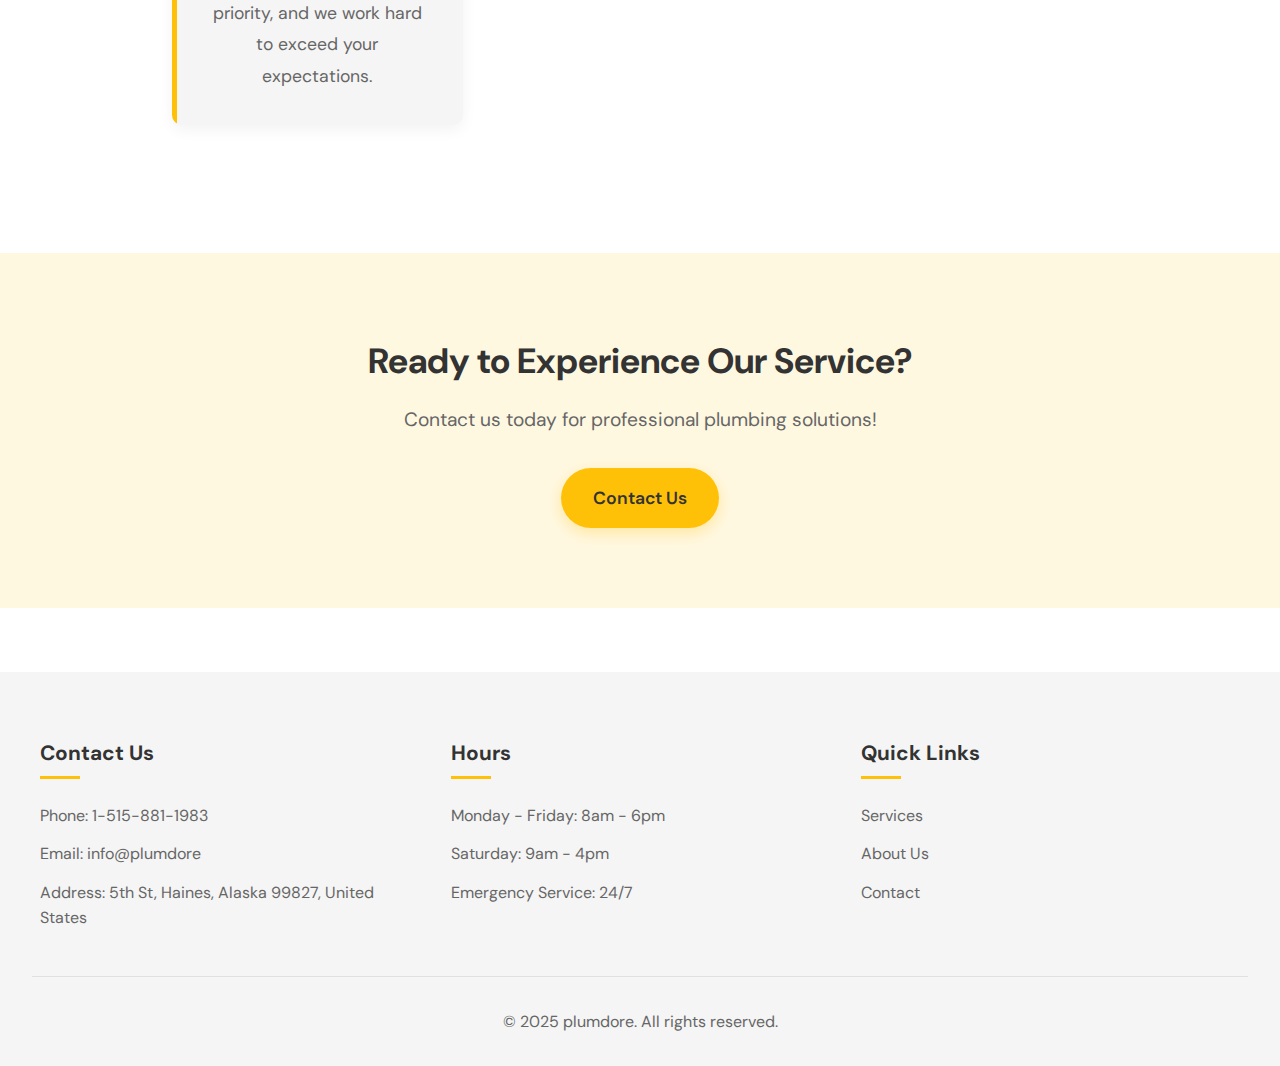
==== commit 15d5fa45: "eight commit" ====
--- a/about.html
+++ b/about.html
@@ -454,7 +454,7 @@
         <div class="footer-content">
             <div class="footer-section">
                 <h3>Contact Us</h3>
-                <p>Phone: (123) 456-7890</p>
+                <p>Phone: 1-515-881-1983</p>
                 <p>Email: info@plumdore</p>
                 <p>Address: 5th St, Haines, Alaska 99827, United States</p>
             </div>
